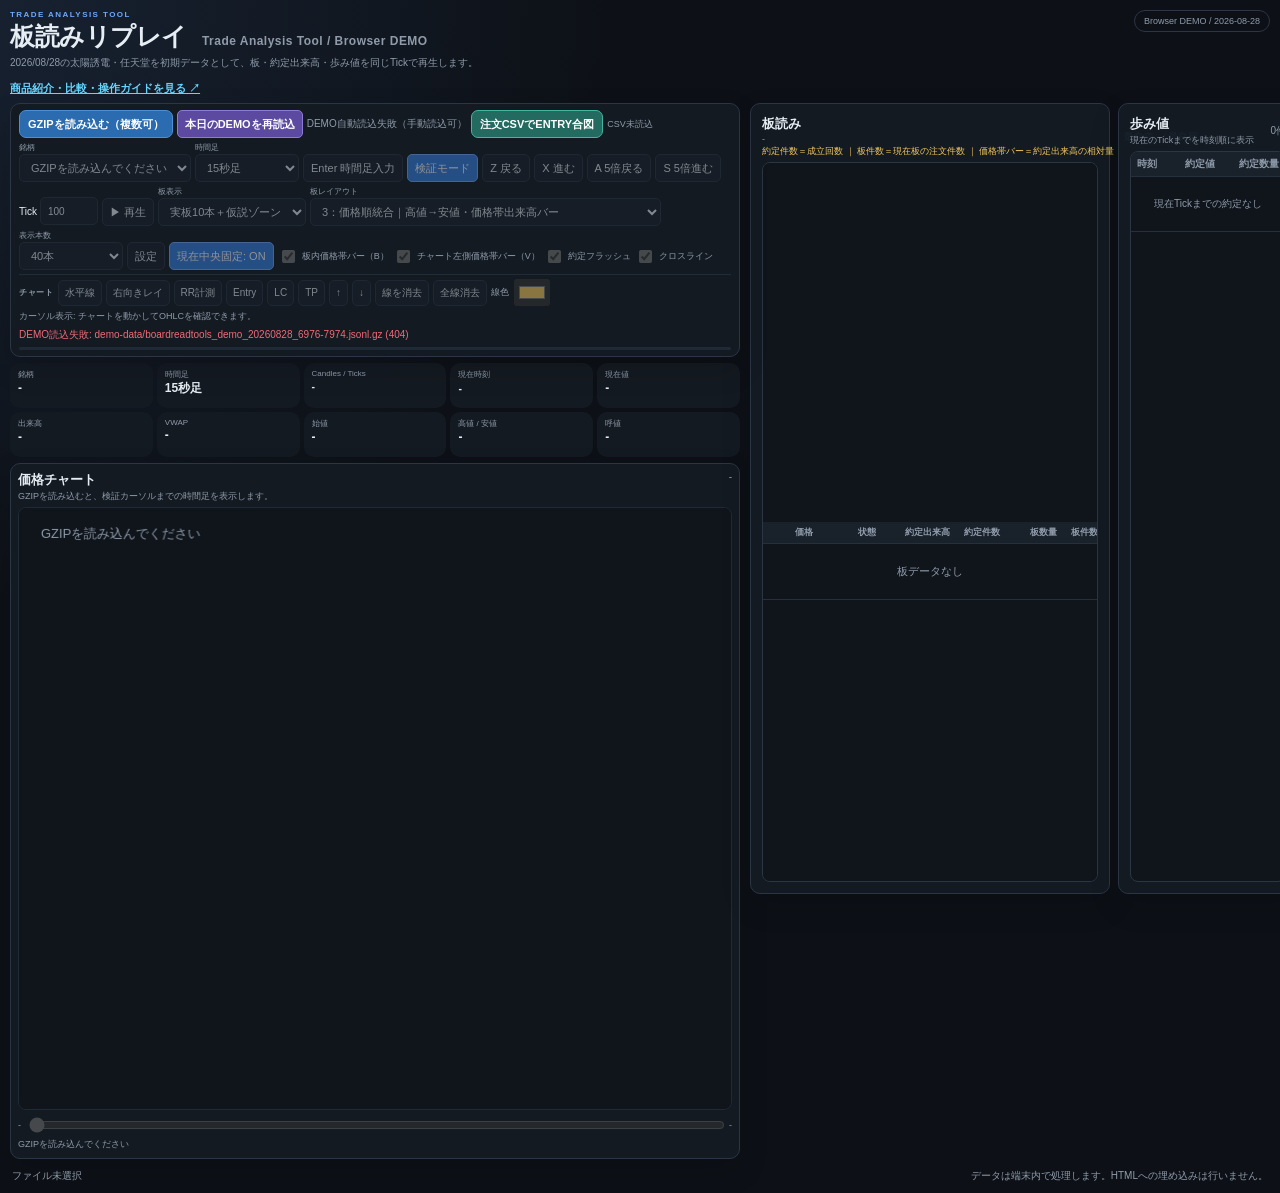
==== index.html @ 877da188 "Save BoardReadTools master baseline BoardReadToolsの安定版ソース、デモデータ、操作説明書を保存。板件数は入力データに含まれる値のみ表示し、推測値は使用" ====
<!doctype html>
<html lang="ja">
<head>
  <meta charset="utf-8">
  <meta name="viewport" content="width=device-width, initial-scale=1">
  <title>板読みリプレイ | Trade Analysis Tool DEMO</title>
  <link rel="stylesheet" href="styles.css?v=20260830-boardcount">
</head>
<body>
  <main class="app-shell">
    <header class="app-header">
      <div>
        <p class="eyebrow">TRADE ANALYSIS TOOL</p>
        <h1>板読みリプレイ <span>Trade Analysis Tool / Browser DEMO</span></h1>
        <p class="lead">2026/08/28の太陽誘電・任天堂を初期データとして、板・約定出来高・歩み値を同じTickで再生します。</p>
        <p class="promo-link-wrap"><a class="promo-link" href="https://iyatomi.laggy.jp/boardreadtools/">商品紹介・比較・操作ガイドを見る ↗</a></p>
      </div>
      <div class="header-badge">Browser DEMO / 2026-08-28</div>
    </header>

    <section class="main-layout" id="mainLayout">
      <section class="left-column">
    <section class="control-panel panel">
      <div class="controls-row" aria-label="検証操作">
        <label class="file-button">
          <span>GZIPを読み込む（複数可）</span>
          <!-- macOS のネイティブ選択画面では複合拡張子（.jsonl.gz）の accept
               が「読み込む」ボタンを無効にすることがあるため、候補を絞らず
               選択後にアプリ側で JSONL/GZIP を判定する。 -->
          <input id="fileInput" type="file" multiple>
        </label>
        <button id="demoReloadButton" type="button" class="demo-button">本日のDEMOを再読込</button>
        <span id="demoInfo" class="demo-info">板読みデータを自動読込</span>
        <label class="file-button csv-file-button">
          <span>注文CSVでENTRY合図</span>
          <input id="orderCsvInput" type="file" accept=".csv,text/csv">
        </label>
        <span id="orderCsvInfo" class="csv-info">CSV未読込</span>
        <label class="field-label">銘柄
          <select id="symbolSelect" disabled>
            <option>GZIPを読み込んでください</option>
          </select>
        </label>
        <label class="field-label">時間足
          <select id="intervalSelect" disabled>
            <option value="1000">1秒足</option>
            <option value="5000">5秒足</option>
            <option value="15000" selected>15秒足</option>
            <option value="60000">1分足</option>
          </select>
        </label>
        <button id="openIntervalModalButton" type="button" disabled>Enter 時間足入力</button>
        <button id="verifyButton" type="button" class="active" disabled>検証モード</button>
        <button id="prevButton" type="button" disabled title="Zで指定Tick数だけ戻る">Z 戻る</button>
        <button id="nextButton" type="button" disabled title="Xで指定Tick数だけ進む">X 進む</button>
        <button id="widePrevButton" type="button" disabled title="Aで指定Tick数の5倍戻る">A 5倍戻る</button>
        <button id="wideNextButton" type="button" disabled title="Sで指定Tick数の5倍進む">S 5倍進む</button>
        <label class="tick-field">Tick
          <input id="tickStepInput" type="number" min="1" step="1" value="100" inputmode="numeric" disabled>
        </label>
        <button id="playButton" type="button" disabled title="指定Tick数ごとに自動で進める">▶ 再生</button>
        <label class="field-label">板表示
          <select id="boardDisplaySelect" disabled>
            <option value="hypothesis" selected>実板10本＋仮説ゾーン</option>
            <option value="live">現在10本のみ</option>
          </select>
        </label>
        <label class="field-label">板レイアウト
          <select id="boardLayoutSelect" disabled>
            <option value="layout1">1：板型｜売件数・売数量・価格・買数量・買件数</option>
            <option value="layout2">2：価格帯分析｜価格・約定出来高・約定件数・板数量・板件数</option>
            <option value="layout3" selected>3：価格順統合｜高値→安値・価格帯出来高バー</option>
            <option value="layout4">4：約定分析｜価格・約定出来高・約定件数・板数量・板件数</option>
            <option value="layout5">5：チャート左側｜価格帯出来高オーバーレイ</option>
          </select>
        </label>
        <label class="field-label">表示本数
          <select id="boardDepthSelect" disabled>
            <option value="20">20本</option>
            <option value="40" selected>40本</option>
            <option value="60">60本</option>
            <option value="80">80本</option>
          </select>
        </label>
        <button id="settingsButton" type="button" disabled>設定</button>
        <button id="currentAnchorButton" type="button" class="active" disabled>現在中央固定: ON</button>
        <label class="check-control"><input id="volumeProfileToggle" type="checkbox" checked disabled> <span id="volumeProfileToggleLabel">板内価格帯バー（B）</span></label>
        <label class="check-control"><input id="chartProfileToggle" type="checkbox" checked disabled> <span id="chartProfileToggleLabel">チャート左側価格帯バー（V）</span></label>
        <label class="check-control"><input id="flashToggle" type="checkbox" checked disabled> 約定フラッシュ</label>
        <label class="check-control"><input id="cursorInfoToggle" type="checkbox" disabled> クロスライン</label>
      </div>
      <div class="controls-row drawing-toolbar" aria-label="チャート描画">
        <span class="tool-caption">チャート</span>
        <button id="horizontalTool" type="button" disabled>水平線</button>
        <button id="rayTool" type="button" disabled>右向きレイ</button>
        <button id="rrTool" type="button" disabled>RR計測</button>
        <button id="entryTool" type="button" disabled>Entry</button>
        <button id="lcTool" type="button" disabled>LC</button>
        <button id="tpTool" type="button" disabled>TP</button>
        <button id="arrowUpTool" type="button" disabled title="上矢印">↑</button>
        <button id="arrowDownTool" type="button" disabled title="下矢印">↓</button>
        <button id="eraseTool" type="button" disabled>線を消去</button>
        <button id="clearLinesButton" type="button" disabled>全線消去</button>
        <label class="color-control">線色 <input id="lineColor" type="color" value="#f4c95d" disabled></label>
        <span id="drawingHint" class="drawing-hint">GZIPを読み込むと描画できます。</span>
      </div>
      <div class="status-row">
        <div id="statusText" class="status-text" role="status">GZIP未読込</div>
        <div id="progressText" class="progress-text"></div>
      </div>
      <div class="progress-track" aria-hidden="true"><div id="progressBar"></div></div>
    </section>

    <section class="summary-grid" aria-label="銘柄サマリー">
      <div class="stat panel"><span>銘柄</span><strong id="statSymbol">-</strong></div>
      <div class="stat panel"><span>時間足</span><strong id="statTimeframe">15秒足</strong></div>
      <div class="stat panel"><span>Candles / Ticks</span><strong id="statPoints">-</strong></div>
      <div class="stat panel"><span>現在時刻</span><strong id="statTime">-</strong></div>
      <div class="stat panel"><span>現在値</span><strong id="statPrice">-</strong></div>
      <div class="stat panel"><span>出来高</span><strong id="statVolume">-</strong></div>
      <div class="stat panel"><span>VWAP</span><strong id="statVwap">-</strong></div>
      <div class="stat panel"><span>始値</span><strong id="statOpen">-</strong></div>
      <div class="stat panel"><span>高値 / 安値</span><strong id="statRange">-</strong></div>
      <div class="stat panel"><span>呼値</span><strong id="statTickSize">-</strong></div>
    </section>

    <section class="chart-panel panel">
      <div class="panel-heading">
        <div>
          <h2>価格チャート</h2>
          <p id="chartHint">GZIPを読み込むと、検証カーソルまでの時間足を表示します。</p>
        </div>
        <span id="chartCursor" class="cursor-label">-</span>
      </div>
      <canvas id="priceChart" aria-label="価格チャート"></canvas>
      <div class="timeline-row">
        <span id="timelineStart">-</span>
        <input id="timeSlider" type="range" min="0" max="0" value="0" disabled aria-label="検証カーソルのTick">
        <span id="timelineEnd">-</span>
      </div>
      <div class="timeline-caption" id="timelineCaption">GZIPを読み込んでください</div>
    </section>
    </section>

      <aside class="side-column" id="sideLayout">
        <section class="board-panel panel">
          <div class="panel-heading compact-heading">
            <div>
              <h2>板読み</h2>
              <p id="boardMeta">-</p>
              <p class="board-definition">約定件数＝成立回数 ｜ 板件数＝現在板の注文件数 ｜ 価格帯バー＝約定出来高の相対量</p>
            </div>
            <div class="quote-label" id="quoteLabel">最良売 - / 最良買 -</div>
          </div>
          <div class="book-wrap" id="bookWrap">
            <div id="boardTopAnchorSpacer" class="board-anchor" aria-hidden="true"></div>
            <div id="bookLayout2" class="book-layout book-layout-2">
              <table class="book-table sell-table">
                <thead><tr><th>価格</th><th title="現在Tickまでにその価格で成立した株数">約定出来高</th><th title="現在Tickまでにその価格で成立した回数">約定件数</th><th title="その時点で現在板に残っている数量">板数量</th><th title="その時点で現在板に残っている注文件数">板件数</th></tr></thead>
                <tbody id="sellRows"></tbody>
              </table>
              <div class="current-row" id="currentRow"><span>現在</span><strong id="currentPrice">-</strong><span id="currentExecution" class="current-execution">約定 -</span><span id="currentTime">-</span></div>
              <table class="book-table buy-table">
                <thead><tr><th>価格</th><th title="現在Tickまでにその価格で成立した株数">約定出来高</th><th title="現在Tickまでにその価格で成立した回数">約定件数</th><th title="その時点で現在板に残っている数量">板数量</th><th title="その時点で現在板に残っている注文件数">板件数</th></tr></thead>
                <tbody id="buyRows"></tbody>
              </table>
            </div>
            <div id="bookLayout1" class="book-layout book-layout-1" hidden>
              <table class="book-table layout1-table">
                <thead><tr><th>売件数</th><th>売数量</th><th>価格</th><th>買数量</th><th>買件数</th></tr></thead>
                <tbody id="layout1SellRows"></tbody>
                <tbody>
                  <tr class="current-row layout1-current-row" id="currentRowLayout1">
                    <td colspan="5" class="layout1-current-cell"><span>現在</span><strong id="currentPriceLayout1">-</strong><span id="currentExecutionLayout1" class="current-execution">約定 -</span><span id="currentTimeLayout1">-</span></td>
                  </tr>
                </tbody>
                <tbody id="layout1BuyRows"></tbody>
              </table>
            </div>
            <div id="bookLayout3" class="book-layout book-layout-3" hidden>
              <table class="book-table layout3-table">
                <thead><tr><th>価格</th><th>状態</th><th title="現在Tickまでにその価格で成立した株数。価格帯出来高バーの長さにも反映">約定出来高</th><th title="現在Tickまでにその価格で成立した回数">約定件数</th><th title="その時点で現在板に残っている数量">板数量</th><th title="その時点で現在板に残っている注文件数">板件数</th></tr></thead>
                <tbody id="layout3Rows"></tbody>
              </table>
            </div>
            <div id="bookLayout4" class="book-layout book-layout-4" hidden>
              <table class="book-table layout4-table">
                <thead><tr><th>価格</th><th title="現在Tickまでにその価格で成立した株数">約定出来高</th><th title="現在Tickまでにその価格で成立した回数">約定件数</th><th title="その時点で現在板に残っている数量">板数量</th><th title="その時点で現在板に残っている注文件数">板件数</th><th>状態</th></tr></thead>
                <tbody id="layout4Rows"></tbody>
              </table>
            </div>
            <div id="boardBottomAnchorSpacer" class="board-anchor" aria-hidden="true"></div>
          </div>
        </section>

        <section class="tape-panel panel">
          <div class="panel-heading compact-heading">
            <div><h2>歩み値</h2><p>現在のTickまでを時刻順に表示</p></div>
            <span class="small-label" id="tapeCount">0件</span>
          </div>
          <div class="tape-scroll" id="tapeScroll">
            <table class="tape-table">
              <thead><tr><th>時刻</th><th>約定値</th><th>約定数量</th></tr></thead>
              <tbody id="tapeRows"></tbody>
            </table>
          </div>
        </section>
      </aside>
    </section>

    <footer class="app-footer">
      <span id="fileInfo">ファイル未選択</span>
      <span>データは端末内で処理します。HTMLへの埋め込みは行いません。</span>
    </footer>
  </main>

  <div id="intervalModalBackdrop" class="modal-backdrop" aria-hidden="true">
    <section class="modal panel" role="dialog" aria-modal="true" aria-labelledby="intervalModalTitle">
      <h2 id="intervalModalTitle">時間足を入力</h2>
      <p><code>15S</code>（15秒）、<code>30S</code>（30秒）、<code>1</code>（1分）、<code>2</code>（2分）、<code>30</code>（30分）、<code>D</code>（日足）を入力してEnterで適用します。</p>
      <input id="intervalModalInput" type="text" autocomplete="off" placeholder="例: 15S / 1 / 30 / D">
      <div class="modal-actions"><button id="intervalModalCancel" type="button">キャンセル</button><button id="intervalModalApply" type="button" class="primary">適用</button></div>
    </section>
  </div>

  <div id="settingsModalBackdrop" class="modal-backdrop" aria-hidden="true">
    <section class="modal panel settings-modal" role="dialog" aria-modal="true" aria-labelledby="settingsModalTitle">
      <h2 id="settingsModalTitle">表示設定</h2>
      <label>板表示<select id="settingsBoardDisplaySelect"><option value="hypothesis">実板10本＋仮説ゾーン</option><option value="live">現在10本のみ</option></select></label>
      <label>板レイアウト<select id="settingsBoardLayoutSelect"><option value="layout1">1：板型｜売件数・売数量・価格・買数量・買件数</option><option value="layout2">2：価格帯分析｜価格・約定出来高・約定件数・板数量・板件数</option><option value="layout3">3：価格順統合｜高値→安値・価格帯出来高バー</option><option value="layout4">4：約定分析｜価格・約定出来高・約定件数・板数量・板件数</option><option value="layout5">5：チャート左側｜価格帯出来高オーバーレイ</option></select></label>
      <label>表示本数<select id="settingsBoardDepthSelect"><option value="20">20本</option><option value="40">40本</option><option value="60">60本</option><option value="80">80本</option></select></label>
      <label class="check-control settings-check-control"><input id="settingsVolumeProfileToggle" type="checkbox" checked> 板内価格帯出来高バー</label>
      <label class="check-control settings-check-control"><input id="settingsChartProfileToggle" type="checkbox" checked> レイアウト5 チャート側価格帯出来高バー</label>
      <label>板内バー切替キー（1文字）<input id="settingsVolumeProfileShortcutInput" type="text" maxlength="1" value="B" inputmode="latin" autocomplete="off" placeholder="B"></label>
      <label>チャート左側バー切替キー（1文字）<input id="settingsChartProfileShortcutInput" type="text" maxlength="1" value="V" inputmode="latin" autocomplete="off" placeholder="V"></label>
      <label>板内バー色<input id="settingsVolumeProfileColorInput" type="color" value="#f4c95d"></label>
      <label>板内バー透過率（高いほど薄い）<output id="settingsVolumeProfileTransparencyValue">55%</output><input id="settingsVolumeProfileTransparencyRange" type="range" min="0" max="100" value="55"></label>
      <label>チャート側バー色<input id="settingsChartProfileColorInput" type="color" value="#b7b16d"></label>
      <label>チャート側バー透過率（高いほど薄い）<output id="settingsChartProfileTransparencyValue">55%</output><input id="settingsChartProfileTransparencyRange" type="range" min="0" max="100" value="55"></label>
      <label>現在中央固定<select id="settingsCurrentAnchorSelect"><option value="fixed">固定</option><option value="scroll">通常スクロール</option></select></label>
      <label>価格軸の追随<select id="settingsPriceFollowSelect"><option value="follow">価格に追随（標準）</option><option value="fixed">追随しない（固定）</option></select></label>
      <label>マウス・クロスライン<select id="settingsCrosshairSelect"><option value="on">表示（標準）</option><option value="off">非表示</option></select></label>
      <label>時間軸ズームの基準<select id="settingsTimeZoomSelect"><option value="latest">最新価格を右端（標準）</option><option value="mouse">マウス位置を基準</option></select></label>
      <label>上部コントロール表示<select id="settingsCompactUiSelect"><option value="compact">コンパクト（標準）</option><option value="normal">標準</option></select></label>
      <label>水平線の標準色<input id="settingsHorizontalColorInput" type="color" value="#f4c95d"></label>
      <label>レイラインの標準色<input id="settingsRayColorInput" type="color" value="#65d6ff"></label>
      <label>呼値テーブル<select id="settingsTickTableSelect"><option value="auto">自動（登録済み／観測値）</option><option value="topix500">TOPIX500</option><option value="etf1">ETF等（1口）</option><option value="other">その他の内国株</option></select></label>
      <label>仮説板の保持時間<select id="settingsHypothesisAgeSelect"><option value="60000">1分</option><option value="180000" selected>3分</option><option value="300000">5分</option></select></label>
      <label>板・歩み値表示高さ <output id="boardHeightValue">92%</output><input id="boardHeightRange" type="range" min="48" max="100" value="92"></label>
      <label class="check-control"><input id="settingsFlashToggle" type="checkbox" checked> 大きな約定をフラッシュ</label>
      <p class="modal-note">チャート側バーをONにすると、現在表示している価格チャートの左側へ価格軸に沿った価格帯別約定出来高を重ねて表示します。レイアウト5は板側も価格順表示に揃えて確認するためのパターンです。ショートカットは英数字1文字で設定できます（Z／X／A／Sはリプレイ操作用）。仮説ゾーンは観測済みの板からの推定です。取消・更新を保証するものではありません。透過率は0%が濃く、100%が完全に透明です。</p>
      <div class="modal-actions"><button id="settingsCloseButton" type="button">キャンセル</button><button id="settingsApplyButton" type="button" class="primary">適用</button></div>
    </section>
  </div>
  <script src="app.js?v=20260830-boardcount" defer></script>
</body>
</html>
---- styles.css ----
:root {
  color-scheme: dark;
  --bg: #0d1117;
  --panel: #151b23;
  --panel-2: #10151c;
  --text: #e6edf3;
  --muted: #8f9baa;
  --border: #2b3543;
  --grid: #26313d;
  --accent: #6ea8fe;
  --up: #37c99e;
  --down: #f06b78;
  --sell: #ffb4bd;
  --buy: #a8ead1;
  --warning: #f4c95d;
  --opening: #ff9f43;
  --ray: #65d6ff;
}

* { box-sizing: border-box; }
html, body { min-height: 100%; }
body {
  margin: 0;
  background: radial-gradient(circle at top left, #172130 0, var(--bg) 38rem);
  color: var(--text);
  font-family: -apple-system, BlinkMacSystemFont, "SF Pro Display", "Yu Gothic UI", "Hiragino Sans", sans-serif;
  transition: box-shadow .12s ease, background .12s ease;
}

button, select, input { font: inherit; }
button, select, input[type="number"], input[type="text"] {
  color: var(--text);
  background: #1a222d;
  border: 1px solid var(--border);
  border-radius: 7px;
  min-height: 34px;
  padding: 6px 9px;
}
button { cursor: pointer; }
button:hover:not(:disabled), button:focus-visible, select:focus-visible, input:focus-visible { border-color: var(--accent); outline: none; }
button:disabled, select:disabled, input:disabled { cursor: not-allowed; opacity: .52; }
button.active, .primary { color: #fff; background: #377fe0; border-color: #6ea8fe; }
button.tool-active { color: #111820; background: var(--warning); border-color: #ffdd7a; }

.app-shell { max-width: 1960px; margin: 0 auto; padding: 18px; }
.app-header { display: flex; justify-content: space-between; gap: 18px; align-items: flex-start; margin-bottom: 13px; }
.eyebrow { margin: 0 0 4px; color: var(--accent); font-size: 10px; letter-spacing: .18em; font-weight: 700; }
h1 { margin: 0; font-size: clamp(22px, 2.7vw, 32px); letter-spacing: -.02em; }
h1 span { color: var(--muted); font-size: .48em; font-weight: 600; margin-left: 9px; letter-spacing: .04em; }
.lead { margin: 7px 0 0; color: var(--muted); font-size: 12px; }
.promo-link-wrap { margin: 8px 0 0; }
.promo-link { color: #65d6ff; font-size: 11px; font-weight: 700; }
.promo-link:hover { color: #a9f3df; text-decoration: underline; }
.header-badge { color: var(--muted); border: 1px solid var(--border); border-radius: 999px; padding: 8px 12px; font-size: 11px; white-space: nowrap; }

.panel { background: color-mix(in srgb, var(--panel) 94%, transparent); border: 1px solid var(--border); border-radius: 10px; box-shadow: 0 12px 30px rgba(0,0,0,.14); }
.control-panel { position: sticky; top: 7px; z-index: 8; padding: 10px 12px; margin: 0; }
.controls-row { display: flex; flex-wrap: wrap; gap: 7px; align-items: end; }
.controls-row + .controls-row { margin-top: 8px; }
.file-button { display: inline-flex; align-items: center; min-height: 34px; padding: 0 12px; color: #fff; background: #2b6cb0; border: 1px solid #4c8fd6; border-radius: 7px; cursor: pointer; font-size: 13px; font-weight: 700; }
.file-button:hover { background: #357abd; }
.demo-button { color: #fff; background: #5b4aa0; border-color: #8d79d6; font-weight: 700; }
.demo-button:hover:not(:disabled) { background: #725fc0; }
.demo-info { align-self: center; color: var(--muted); font-size: 10px; white-space: nowrap; }
.csv-file-button { background: #236b60; border-color: #45b5a2; }
.csv-file-button:hover { background: #2d8173; }
.file-button input { display: none; }
.csv-info { align-self: center; max-width: 210px; color: var(--muted); font-size: 10px; white-space: nowrap; overflow: hidden; text-overflow: ellipsis; }
.csv-info.ready { color: var(--up); }
.csv-info.error { color: var(--down); }
html.public-no-trading .csv-file-button,
html.public-no-trading .csv-info { display: none !important; }
.field-label, .tick-field { display: grid; gap: 3px; color: var(--muted); font-size: 10px; }
.field-label select { min-width: 118px; color: var(--text); font-size: 12px; }
.field-label:nth-child(2) select { min-width: 170px; }
.tick-field { grid-template-columns: auto 66px; align-items: center; padding-bottom: 1px; color: var(--text); font-size: 12px; }
.tick-field input { width: 66px; min-height: 34px; }
.check-control { display: inline-flex; align-items: center; min-height: 34px; gap: 4px; color: var(--muted); font-size: 11px; white-space: nowrap; }
.check-control input { accent-color: var(--accent); }
.drawing-toolbar { align-items: center; padding-top: 7px; border-top: 1px solid #222c37; }
.drawing-toolbar button { min-height: 31px; font-size: 12px; }
.tool-caption { color: var(--muted); font-size: 10px; font-weight: 700; letter-spacing: .08em; }
.color-control { display: inline-flex; align-items: center; gap: 5px; color: var(--muted); font-size: 11px; }
.color-control input { min-height: 28px; width: 42px; padding: 2px; }
.drawing-hint { color: var(--muted); font-size: 11px; }
.status-row { display: flex; justify-content: space-between; gap: 12px; margin-top: 9px; min-height: 18px; }
.status-text { color: var(--muted); font-size: 12px; }
.status-text.loading { color: var(--warning); }
.status-text.error { color: var(--down); }
.status-text.ready { color: var(--up); }
.progress-text { color: var(--muted); font-size: 10px; text-align: right; }
.progress-track { height: 3px; margin-top: 5px; overflow: hidden; background: #202a36; border-radius: 99px; }
.progress-track div { width: 0; height: 100%; background: linear-gradient(90deg, var(--accent), var(--up)); transition: width .12s linear; }

.summary-grid { display: grid; grid-template-columns: repeat(auto-fit, minmax(122px, 1fr)); gap: 8px; margin: 0; }
.stat { padding: 9px 10px; min-height: 62px; }
.stat span { display: block; color: var(--muted); font-size: 10px; }
.stat strong { display: block; margin-top: 6px; font-size: 14px; font-weight: 650; line-height: 1.15; white-space: normal; overflow: visible; text-overflow: clip; overflow-wrap: anywhere; font-variant-numeric: tabular-nums; }
#statPoints, #statTime { font-size: 12px; letter-spacing: -.02em; }

.main-layout { display: grid; grid-template-columns: minmax(480px, 1.45fr) minmax(520px, .92fr); gap: 10px; align-items: start; }
.left-column { display: grid; min-width: 0; gap: 10px; align-content: start; }
.chart-panel { min-width: 0; padding: 11px; }
.side-column { display: grid; grid-template-columns: minmax(360px, 1.08fr) minmax(180px, .56fr); gap: 8px; min-width: 0; align-items: stretch; }
.board-panel, .tape-panel { display: flex; min-width: 0; min-height: 0; padding: 11px; flex-direction: column; }
.panel-heading { display: flex; justify-content: space-between; align-items: flex-start; gap: 10px; margin-bottom: 8px; }
.panel-heading h2 { margin: 0; font-size: 15px; }
.panel-heading p { margin: 3px 0 0; color: var(--muted); font-size: 10px; }
.board-definition { color: var(--warning) !important; font-size: 9px !important; white-space: nowrap; }
.compact-heading { align-items: center; }
.cursor-label, .small-label, .quote-label { color: var(--muted); font-size: 10px; white-space: nowrap; }
.quote-label { color: var(--accent); text-align: right; }

#priceChart { display: block; width: 100%; height: min(67vh, 700px); min-height: 430px; background: var(--panel-2); border: 1px solid #202a36; border-radius: 8px; cursor: crosshair; touch-action: none; }
.timeline-row { display: grid; grid-template-columns: auto minmax(0, 1fr) auto; align-items: center; gap: 9px; margin-top: 8px; color: var(--muted); font-size: 10px; }
#timeSlider { width: 100%; min-height: unset; padding: 0; accent-color: var(--accent); background: transparent; border: 0; }
.timeline-caption { margin-top: 5px; color: var(--muted); font-size: 11px; }

.book-wrap, .tape-scroll { flex: 1 1 auto; height: min(67vh, 700px); min-height: 420px; overflow: auto; border: 1px solid var(--border); border-radius: 8px; background: var(--panel-2); overscroll-behavior: contain; }
.book-table, .tape-table { width: 100%; border-collapse: collapse; }
.book-table th, .book-table td, .tape-table th, .tape-table td { border-bottom: 1px solid #26303b; padding: 4px 7px; text-align: right; font-variant-numeric: tabular-nums; }
.book-table th, .tape-table th { position: sticky; top: 0; z-index: 1; color: var(--muted); background: #19212b; font-size: 9px; font-weight: 600; }
.book-table td { font-size: 11px; }
.sell-table td { color: var(--sell); }
.buy-table td { color: var(--buy); }
.book-table td:first-child, .book-table th:first-child { width: 34%; }
.book-table td:nth-child(2), .book-table th:nth-child(2) { width: 28%; }
.book-table td.execution-volume { color: var(--warning); font-weight: 650; }
.execution-count { display: inline-block; margin-left: 4px; color: var(--muted); font-size: 8px; font-weight: 500; }
.book-layout-2 .book-table th:nth-child(1), .book-layout-2 .book-table td:nth-child(1) { width: 21%; }
.book-layout-2 .book-table th:nth-child(2), .book-layout-2 .book-table td:nth-child(2) { width: 25%; }
.book-layout-2 .book-table th:nth-child(3), .book-layout-2 .book-table td:nth-child(3) { width: 17%; }
.book-layout-2 .book-table th:nth-child(4), .book-layout-2 .book-table td:nth-child(4) { width: 23%; }
.book-layout-2 .book-table th:nth-child(5), .book-layout-2 .book-table td:nth-child(5) { width: 14%; }
.book-layout-2 .book-table td.execution-count-cell { color: var(--muted); font-size: 10px; font-weight: 650; }
.book-layout-2 .book-table td.order-count-cell { color: var(--muted); font-size: 10px; font-weight: 650; }
.layout1-table { width: 100%; min-width: 100%; table-layout: fixed; }
.layout1-table th, .layout1-table td { width: 20%; }
.layout1-table th { text-align: center; }
.layout1-table td { white-space: nowrap; }
.layout1-table .sell-row td { color: var(--sell); }
.layout1-table .buy-row td { color: var(--buy); }
.layout1-table td:nth-child(1), .layout1-table td:nth-child(5) { color: var(--warning); font-size: 10px; }
.layout1-table .sell-row td:nth-child(2), .layout1-table .buy-row td:nth-child(4) { font-weight: 650; }
.layout1-current-row { display: table-row; }
.layout1-current-cell { padding: 8px 10px !important; color: #fff !important; background: rgba(110,168,254,.17); border-top: 2px solid var(--accent); border-bottom: 2px solid var(--accent); text-align: center !important; }
.layout1-current-cell > * { margin-right: 10px; }
.layout1-current-cell > *:last-child { margin-right: 0; }
.layout1-current-cell > span:first-child { color: var(--accent); font-size: 10px; font-weight: 700; }
.layout1-current-cell > strong { font-size: 17px; }
.layout1-current-cell .current-execution { color: var(--warning); font-size: 9px; }
.layout1-current-cell > span:last-child { color: var(--text); font-size: 10px; }
.layout3-table, .layout4-table { width: 100%; min-width: 100%; table-layout: fixed; }
.layout3-table th, .layout3-table td, .layout4-table th, .layout4-table td { white-space: nowrap; }
.layout3-table th:nth-child(1), .layout3-table td:nth-child(1), .layout4-table th:nth-child(1), .layout4-table td:nth-child(1) { width: 17%; }
.layout3-table th:nth-child(2), .layout3-table td:nth-child(2), .layout4-table th:nth-child(6), .layout4-table td:nth-child(6) { width: 19%; }
.layout3-table th:nth-child(3), .layout3-table td:nth-child(3), .layout4-table th:nth-child(2), .layout4-table td:nth-child(2) { width: 22%; }
.layout3-table th:nth-child(4), .layout3-table td:nth-child(4), .layout4-table th:nth-child(3), .layout4-table td:nth-child(3) { width: 14%; }
.layout3-table th:nth-child(5), .layout3-table td:nth-child(5), .layout4-table th:nth-child(4), .layout4-table td:nth-child(4) { width: 18%; }
.layout3-table th:nth-child(6), .layout3-table td:nth-child(6), .layout4-table th:nth-child(5), .layout4-table td:nth-child(5) { width: 10%; }
.layout3-table .sell-row td, .layout4-table .sell-row td { color: var(--sell); }
.layout3-table .buy-row td, .layout4-table .buy-row td { color: var(--buy); }
.layout3-table .sell-row td.execution-volume, .layout3-table .buy-row td.execution-volume, .layout4-table .sell-row td.execution-volume, .layout4-table .buy-row td.execution-volume { color: var(--warning); }
.layout3-table td.execution-volume { position: relative; overflow: hidden; }
.layout3-table .volume-profile { position: relative; display: block; min-height: 1.25em; text-align: right; isolation: isolate; }
.layout3-table .volume-profile-bar { position: absolute; z-index: -1; top: 1px; bottom: 1px; left: 0; width: var(--volume-profile-width); min-width: 2px; background: linear-gradient(90deg, rgba(244,201,93,.16), rgba(244,201,93,.76)); border-right: 1px solid rgba(255,224,122,.88); border-radius: 3px; pointer-events: none; }
.layout3-table .volume-profile-value { position: relative; z-index: 1; text-shadow: 0 1px 2px #10151c; }
.layout3-table .current-row .volume-profile-bar { background: linear-gradient(90deg, rgba(244,201,93,.22), rgba(244,201,93,.92)); }
.layout3-table .board-status-cell, .layout4-table .board-status-cell { text-align: center; }
.board-status { display: inline-block; max-width: 100%; overflow: hidden; padding: 1px 4px; border: 1px solid currentColor; border-radius: 4px; font-size: 9px; line-height: 1.35; text-overflow: ellipsis; vertical-align: middle; }
.board-status-sell { color: var(--sell); }
.board-status-buy { color: var(--buy); }
.board-status-hypothesis { color: var(--accent); }
.board-status-history { color: var(--up); }
.layout3-table td.execution-count-cell, .layout4-table td.execution-count-cell { color: var(--muted); font-size: 10px; font-weight: 650; }
.layout3-table td.order-count-cell, .layout4-table td.order-count-cell { color: var(--muted); font-size: 10px; font-weight: 650; }
.layout3-table .current-row, .layout4-table .current-row { display: table-row; }
.layout3-table .current-row td, .layout4-table .current-row td { padding: 7px; color: #fff; background: rgba(110,168,254,.17); border-top: 2px solid var(--accent); border-bottom: 2px solid var(--accent); font-weight: 700; }
.layout3-table .current-row td:first-child, .layout4-table .current-row td:first-child { color: #fff; font-size: 15px; }
.layout3-table .current-row td:nth-child(2), .layout4-table .current-row td:last-child { color: var(--accent); text-align: center; }
.layout3-table .current-row td.execution-volume, .layout4-table .current-row td.execution-volume { color: var(--warning); }
.layout3-table .current-row td.execution-count-cell, .layout4-table .current-row td.execution-count-cell { color: var(--muted); }
.layout3-table .current-row td.order-count-cell, .layout4-table .current-row td.order-count-cell { color: var(--muted); }
.book-layout[hidden] { display: none; }
#boardLayoutSelect { min-width: 290px; }
.book-zone td { padding: 5px 7px; color: #e1b34e; background: rgba(244, 201, 93, .06); font-size: 9px; text-align: left; }
.book-zone.live-zone td { color: var(--accent); background: rgba(110, 168, 254, .07); }
.book-zone.execution-history-zone td { color: var(--up); background: rgba(55, 201, 158, .07); }
.book-table tr.large-order td { background: rgba(244, 201, 93, .06); }
.book-table tr.huge-order td { background: rgba(240, 107, 120, .09); }
.book-table tr.execution-history-row td { background: rgba(55, 201, 158, .035); }
.book-table tr.execution-history-row td:first-child { color: var(--up); }
.book-table tr.board-linked-line td { color: var(--board-line-color, #ffe17a); background: color-mix(in srgb, var(--board-line-color, #f4c95d) 15%, transparent); border-top: 2px solid var(--board-line-color, var(--warning)); border-bottom: 2px solid var(--board-line-color, var(--warning)); font-weight: 800; }
.book-table tr.board-linked-line td:first-child::before { content: attr(data-line-label); color: var(--board-line-color, var(--warning)); font-size: 9px; margin-right: 3px; }
.layout1-table tr.board-linked-line td:nth-child(3)::before { content: attr(data-line-label); color: var(--board-line-color, var(--warning)); font-size: 9px; margin-right: 3px; }
.order-badge { display: inline-block; margin-left: 4px; padding: 1px 3px; border: 1px solid rgba(244, 201, 93, .6); border-radius: 3px; color: var(--warning); font-size: 8px; vertical-align: 1px; }
.history-badge { border-color: rgba(110, 168, 254, .58); color: var(--accent); }
.execution-history-badge { border-color: rgba(55, 201, 158, .58); color: var(--up); }
.current-row { display: grid; grid-template-columns: 42px minmax(0, 1fr) minmax(108px, auto) 74px; align-items: center; gap: 5px; padding: 7px; color: #fff; background: rgba(110,168,254,.17); border-top: 2px solid var(--accent); border-bottom: 2px solid var(--accent); font-variant-numeric: tabular-nums; }
.current-row span:first-child { color: var(--accent); font-size: 10px; font-weight: 700; }
.current-row strong { font-size: 17px; text-align: right; }
.current-execution { color: var(--warning); font-size: 9px; text-align: right; white-space: nowrap; }
.current-row span:last-child { font-size: 10px; text-align: right; }
.board-anchor { height: 0; pointer-events: none; }

.tape-table th, .tape-table td { font-size: 10px; padding: 5px 6px; }
.tape-table td:first-child, .tape-table th:first-child { text-align: left; }
.tape-up td:nth-child(2), .tape-up td:nth-child(3) { color: var(--up); }
.tape-down td:nth-child(2), .tape-down td:nth-child(3) { color: var(--down); }
.tape-flat td:nth-child(2) { color: #dce4ee; }
.tape-large td { background: rgba(244, 201, 93, .10); font-weight: 700; }
.tape-huge td { background: rgba(240, 107, 120, .16); font-weight: 800; }
.empty-row td { padding: 20px; color: var(--muted); text-align: center !important; }

.app-footer { display: flex; justify-content: space-between; gap: 12px; padding: 10px 2px 0; color: var(--muted); font-size: 10px; }

.modal-backdrop { display: none; position: fixed; inset: 0; z-index: 20; padding: 20px; background: rgba(1, 4, 9, .68); align-items: center; justify-content: center; }
.modal-backdrop.open { display: flex; }
.modal { width: min(430px, 100%); padding: 18px; }
.modal h2 { margin: 0; font-size: 18px; }
.modal p { margin: 8px 0 12px; color: var(--muted); font-size: 12px; line-height: 1.55; }
.modal input[type="text"] { width: 100%; }
.settings-modal { display: grid; gap: 11px; max-height: calc(100vh - 40px); overflow-y: auto; }
.settings-modal label { display: grid; gap: 5px; color: var(--muted); font-size: 12px; }
.settings-modal output { color: var(--text); text-align: right; margin-top: -20px; }
.settings-modal input[type="range"] { width: 100%; padding: 0; min-height: auto; accent-color: var(--accent); }
.settings-modal input[type="color"] { width: 100%; min-height: 32px; padding: 2px; }
.settings-modal .check-control { display: flex; }
.modal-note { margin: 0 !important; color: #d6b95c !important; }
.modal-actions { display: flex; justify-content: flex-end; gap: 8px; margin-top: 4px; }

/* 画面上部の操作列と主要な値を、チャートを見ながら操作できる密度にする。 */
body.compact-ui .app-shell { padding: 10px; }
body.compact-ui .app-header { margin-bottom: 7px; }
body.compact-ui .eyebrow { margin-bottom: 1px; font-size: 8px; }
body.compact-ui h1 { font-size: clamp(18px, 2.2vw, 25px); }
body.compact-ui .lead { margin-top: 3px; font-size: 10px; }
body.compact-ui .header-badge { padding: 5px 9px; font-size: 9px; }
body.compact-ui .control-panel { padding: 6px 8px; }
body.compact-ui .controls-row { gap: 4px; }
body.compact-ui .controls-row + .controls-row { margin-top: 4px; }
body.compact-ui button,
body.compact-ui select,
body.compact-ui input[type="number"],
body.compact-ui input[type="text"] { min-height: 28px; padding: 4px 7px; border-radius: 5px; }
body.compact-ui button { font-size: 11px; line-height: 1.1; }
body.compact-ui select { font-size: 11px; line-height: 1.1; }
body.compact-ui .file-button { min-height: 28px; padding: 0 8px; font-size: 11px; }
body.compact-ui .csv-info { max-width: 180px; font-size: 9px; }
body.compact-ui .field-label { gap: 1px; font-size: 8px; }
body.compact-ui .field-label select { min-width: 104px; font-size: 11px; }
body.compact-ui .field-label:nth-child(2) select { min-width: 145px; }
body.compact-ui .tick-field { grid-template-columns: auto 58px; font-size: 10px; }
body.compact-ui .tick-field input { width: 58px; }
body.compact-ui .check-control { min-height: 28px; font-size: 9px; }
body.compact-ui .drawing-toolbar { gap: 4px; padding-top: 4px; }
body.compact-ui .drawing-toolbar button { min-height: 26px; font-size: 10px; padding-inline: 6px; }
body.compact-ui .tool-caption { font-size: 8px; }
body.compact-ui .color-control, body.compact-ui .drawing-hint { font-size: 9px; }
body.compact-ui .color-control input { min-height: 24px; width: 36px; }
body.compact-ui .status-row { margin-top: 5px; min-height: 14px; }
body.compact-ui .status-text { font-size: 10px; }
body.compact-ui .progress-text { font-size: 8px; }
body.compact-ui .summary-grid { grid-template-columns: repeat(5, minmax(0, 1fr)); gap: 4px; }
body.compact-ui .stat { min-height: 45px; padding: 5px 7px; border-color: transparent; box-shadow: none; }
body.compact-ui .stat span { font-size: 8px; }
body.compact-ui .stat strong { margin-top: 2px; font-size: 12px; }
body.compact-ui #statPoints, body.compact-ui #statTime { font-size: 10.5px; letter-spacing: -.035em; }
body.compact-ui .left-column { gap: 6px; }
body.compact-ui .chart-panel { padding: 7px; }
body.compact-ui .panel-heading { margin-bottom: 4px; }
body.compact-ui .panel-heading h2 { font-size: 13px; }
body.compact-ui .panel-heading p { margin-top: 1px; font-size: 9px; }
body.compact-ui .timeline-row { gap: 6px; margin-top: 5px; font-size: 9px; }
body.compact-ui .timeline-caption { margin-top: 3px; font-size: 9px; }
body.compact-ui .settings-modal { width: min(680px, 100%); grid-template-columns: repeat(2, minmax(0, 1fr)); gap: 7px; padding: 12px; }
body.compact-ui .settings-modal > h2,
body.compact-ui .settings-modal > .modal-note,
body.compact-ui .settings-modal > .modal-actions { grid-column: 1 / -1; }
body.compact-ui .settings-modal label { gap: 2px; font-size: 10px; }
body.compact-ui .settings-modal select { min-height: 28px; padding: 4px 6px; }
body.compact-ui .settings-modal input[type="color"] { min-height: 28px; }

body.trade-flash-large { box-shadow: inset 0 0 0 5px rgba(244, 201, 93, .88); }
body.trade-flash-huge { box-shadow: inset 0 0 0 7px rgba(240, 107, 120, .95); }
body.trade-flash-large .tape-panel, body.trade-flash-large .current-row { box-shadow: 0 0 30px rgba(244, 201, 93, .42); }
body.trade-flash-huge .tape-panel, body.trade-flash-huge .current-row { box-shadow: 0 0 42px rgba(240, 107, 120, .66); }

@media (max-width: 1020px) {
  .main-layout { grid-template-columns: minmax(0, 1fr); }
  .side-column { grid-template-columns: minmax(360px, 1.08fr) minmax(190px, .56fr); }
  .book-wrap, .tape-scroll { height: min(62vh, 660px); }
}

@media (max-width: 820px) {
  .app-shell { padding: 11px; }
  .app-header { display: block; }
  .header-badge { display: inline-block; margin-top: 8px; }
  .summary-grid { grid-template-columns: repeat(2, minmax(0, 1fr)); }
  .side-column { grid-template-columns: 1fr; }
  #priceChart { min-height: 350px; height: 52vh; }
  .book-wrap, .tape-scroll { min-height: 330px; height: 52vh; }
  .app-footer { display: block; }
  .app-footer span { display: block; margin-top: 4px; }
}
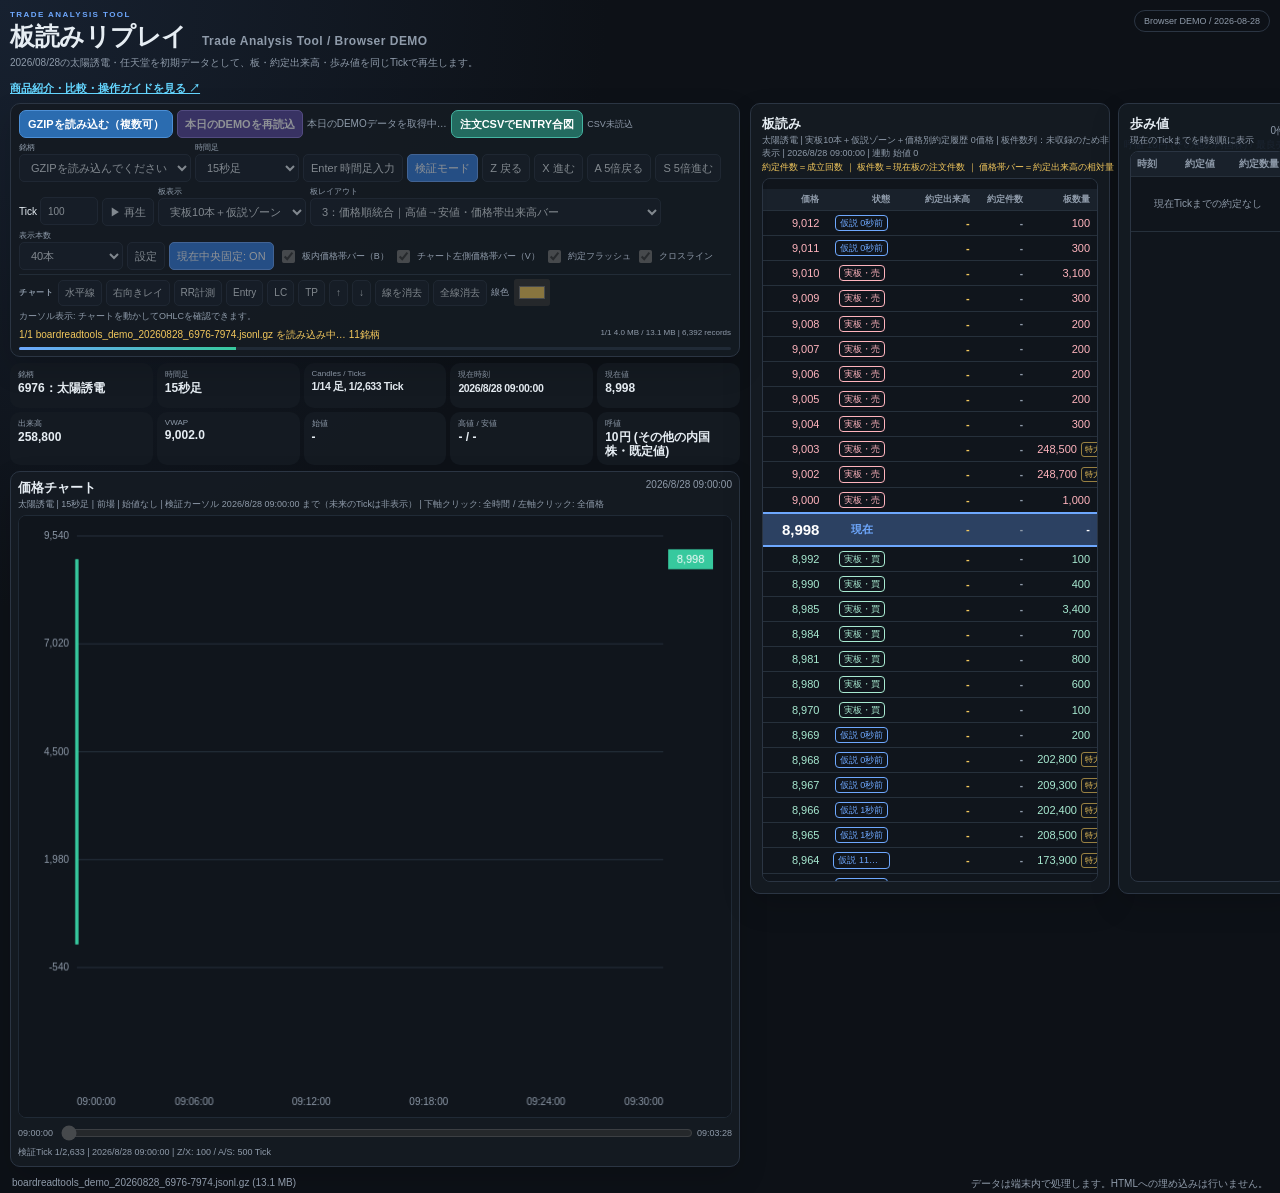
==== commit a61dbca9: "Hide unavailable board order counts by default Use source-backed order counts when present; automati" ====
--- a/index.html
+++ b/index.html
@@ -4,7 +4,7 @@
   <meta charset="utf-8">
   <meta name="viewport" content="width=device-width, initial-scale=1">
   <title>板読みリプレイ | Trade Analysis Tool DEMO</title>
-  <link rel="stylesheet" href="styles.css?v=20260830-boardcount">
+  <link rel="stylesheet" href="styles.css?v=20260830-boardcount-settings">
 </head>
 <body>
   <main class="app-shell">
@@ -229,6 +229,7 @@
       <label>板表示<select id="settingsBoardDisplaySelect"><option value="hypothesis">実板10本＋仮説ゾーン</option><option value="live">現在10本のみ</option></select></label>
       <label>板レイアウト<select id="settingsBoardLayoutSelect"><option value="layout1">1：板型｜売件数・売数量・価格・買数量・買件数</option><option value="layout2">2：価格帯分析｜価格・約定出来高・約定件数・板数量・板件数</option><option value="layout3">3：価格順統合｜高値→安値・価格帯出来高バー</option><option value="layout4">4：約定分析｜価格・約定出来高・約定件数・板数量・板件数</option><option value="layout5">5：チャート左側｜価格帯出来高オーバーレイ</option></select></label>
       <label>表示本数<select id="settingsBoardDepthSelect"><option value="20">20本</option><option value="40">40本</option><option value="60">60本</option><option value="80">80本</option></select></label>
+      <label>板件数列<select id="settingsBoardOrderCountMode"><option value="auto">自動（元データにある時だけ表示）</option><option value="show">常に表示</option><option value="hide">常に非表示</option></select></label>
       <label class="check-control settings-check-control"><input id="settingsVolumeProfileToggle" type="checkbox" checked> 板内価格帯出来高バー</label>
       <label class="check-control settings-check-control"><input id="settingsChartProfileToggle" type="checkbox" checked> レイアウト5 チャート側価格帯出来高バー</label>
       <label>板内バー切替キー（1文字）<input id="settingsVolumeProfileShortcutInput" type="text" maxlength="1" value="B" inputmode="latin" autocomplete="off" placeholder="B"></label>
@@ -248,10 +249,10 @@
       <label>仮説板の保持時間<select id="settingsHypothesisAgeSelect"><option value="60000">1分</option><option value="180000" selected>3分</option><option value="300000">5分</option></select></label>
       <label>板・歩み値表示高さ <output id="boardHeightValue">92%</output><input id="boardHeightRange" type="range" min="48" max="100" value="92"></label>
       <label class="check-control"><input id="settingsFlashToggle" type="checkbox" checked> 大きな約定をフラッシュ</label>
-      <p class="modal-note">チャート側バーをONにすると、現在表示している価格チャートの左側へ価格軸に沿った価格帯別約定出来高を重ねて表示します。レイアウト5は板側も価格順表示に揃えて確認するためのパターンです。ショートカットは英数字1文字で設定できます（Z／X／A／Sはリプレイ操作用）。仮説ゾーンは観測済みの板からの推定です。取消・更新を保証するものではありません。透過率は0%が濃く、100%が完全に透明です。</p>
+      <p class="modal-note">板件数列は「自動」にすると、元データに正確な注文件数がある時だけ表示します。KabuステーションAPIの通常ログでは板件数が収録されないため、自動では列を隠します。チャート側バーをONにすると、現在表示している価格チャートの左側へ価格軸に沿った価格帯別約定出来高を重ねて表示します。レイアウト5は板側も価格順表示に揃えて確認するためのパターンです。ショートカットは英数字1文字で設定できます（Z／X／A／Sはリプレイ操作用）。仮説ゾーンは観測済みの板からの推定です。取消・更新を保証するものではありません。透過率は0%が濃く、100%が完全に透明です。</p>
       <div class="modal-actions"><button id="settingsCloseButton" type="button">キャンセル</button><button id="settingsApplyButton" type="button" class="primary">適用</button></div>
     </section>
   </div>
-  <script src="app.js?v=20260830-boardcount" defer></script>
+  <script src="app.js?v=20260830-boardcount-settings" defer></script>
 </body>
 </html>
--- a/styles.css
+++ b/styles.css
@@ -182,6 +182,50 @@
 .layout3-table .current-row td.execution-count-cell, .layout4-table .current-row td.execution-count-cell { color: var(--muted); }
 .layout3-table .current-row td.order-count-cell, .layout4-table .current-row td.order-count-cell { color: var(--muted); }
 .book-layout[hidden] { display: none; }
+.book-wrap.board-counts-hidden .book-layout-2 .book-table th:nth-child(5),
+.book-wrap.board-counts-hidden .book-layout-2 .book-table td:nth-child(5),
+.book-wrap.board-counts-hidden .layout1-table th:nth-child(1),
+.book-wrap.board-counts-hidden .layout1-table td:nth-child(1),
+.book-wrap.board-counts-hidden .layout1-table th:nth-child(5),
+.book-wrap.board-counts-hidden .layout1-table td:nth-child(5),
+.book-wrap.board-counts-hidden .layout3-table th:nth-child(6),
+.book-wrap.board-counts-hidden .layout3-table td:nth-child(6),
+.book-wrap.board-counts-hidden .layout4-table th:nth-child(5),
+.book-wrap.board-counts-hidden .layout4-table td:nth-child(5) { display: none; }
+.book-wrap.board-counts-hidden .book-layout-2 .book-table th:nth-child(1),
+.book-wrap.board-counts-hidden .book-layout-2 .book-table td:nth-child(1) { width: 24%; }
+.book-wrap.board-counts-hidden .book-layout-2 .book-table th:nth-child(2),
+.book-wrap.board-counts-hidden .book-layout-2 .book-table td:nth-child(2) { width: 29%; }
+.book-wrap.board-counts-hidden .book-layout-2 .book-table th:nth-child(3),
+.book-wrap.board-counts-hidden .book-layout-2 .book-table td:nth-child(3) { width: 20%; }
+.book-wrap.board-counts-hidden .book-layout-2 .book-table th:nth-child(4),
+.book-wrap.board-counts-hidden .book-layout-2 .book-table td:nth-child(4) { width: 27%; }
+.book-wrap.board-counts-hidden .layout1-table th:nth-child(2),
+.book-wrap.board-counts-hidden .layout1-table td:nth-child(2) { width: 30%; }
+.book-wrap.board-counts-hidden .layout1-table th:nth-child(3),
+.book-wrap.board-counts-hidden .layout1-table td:nth-child(3) { width: 40%; }
+.book-wrap.board-counts-hidden .layout1-table th:nth-child(4),
+.book-wrap.board-counts-hidden .layout1-table td:nth-child(4) { width: 30%; }
+.book-wrap.board-counts-hidden .layout3-table th:nth-child(1),
+.book-wrap.board-counts-hidden .layout3-table td:nth-child(1) { width: 19%; }
+.book-wrap.board-counts-hidden .layout3-table th:nth-child(2),
+.book-wrap.board-counts-hidden .layout3-table td:nth-child(2) { width: 21%; }
+.book-wrap.board-counts-hidden .layout3-table th:nth-child(3),
+.book-wrap.board-counts-hidden .layout3-table td:nth-child(3) { width: 24%; }
+.book-wrap.board-counts-hidden .layout3-table th:nth-child(4),
+.book-wrap.board-counts-hidden .layout3-table td:nth-child(4) { width: 16%; }
+.book-wrap.board-counts-hidden .layout3-table th:nth-child(5),
+.book-wrap.board-counts-hidden .layout3-table td:nth-child(5) { width: 20%; }
+.book-wrap.board-counts-hidden .layout4-table th:nth-child(1),
+.book-wrap.board-counts-hidden .layout4-table td:nth-child(1) { width: 19%; }
+.book-wrap.board-counts-hidden .layout4-table th:nth-child(2),
+.book-wrap.board-counts-hidden .layout4-table td:nth-child(2) { width: 24%; }
+.book-wrap.board-counts-hidden .layout4-table th:nth-child(3),
+.book-wrap.board-counts-hidden .layout4-table td:nth-child(3) { width: 16%; }
+.book-wrap.board-counts-hidden .layout4-table th:nth-child(4),
+.book-wrap.board-counts-hidden .layout4-table td:nth-child(4) { width: 20%; }
+.book-wrap.board-counts-hidden .layout4-table th:nth-child(6),
+.book-wrap.board-counts-hidden .layout4-table td:nth-child(6) { width: 21%; }
 #boardLayoutSelect { min-width: 290px; }
 .book-zone td { padding: 5px 7px; color: #e1b34e; background: rgba(244, 201, 93, .06); font-size: 9px; text-align: left; }
 .book-zone.live-zone td { color: var(--accent); background: rgba(110, 168, 254, .07); }
